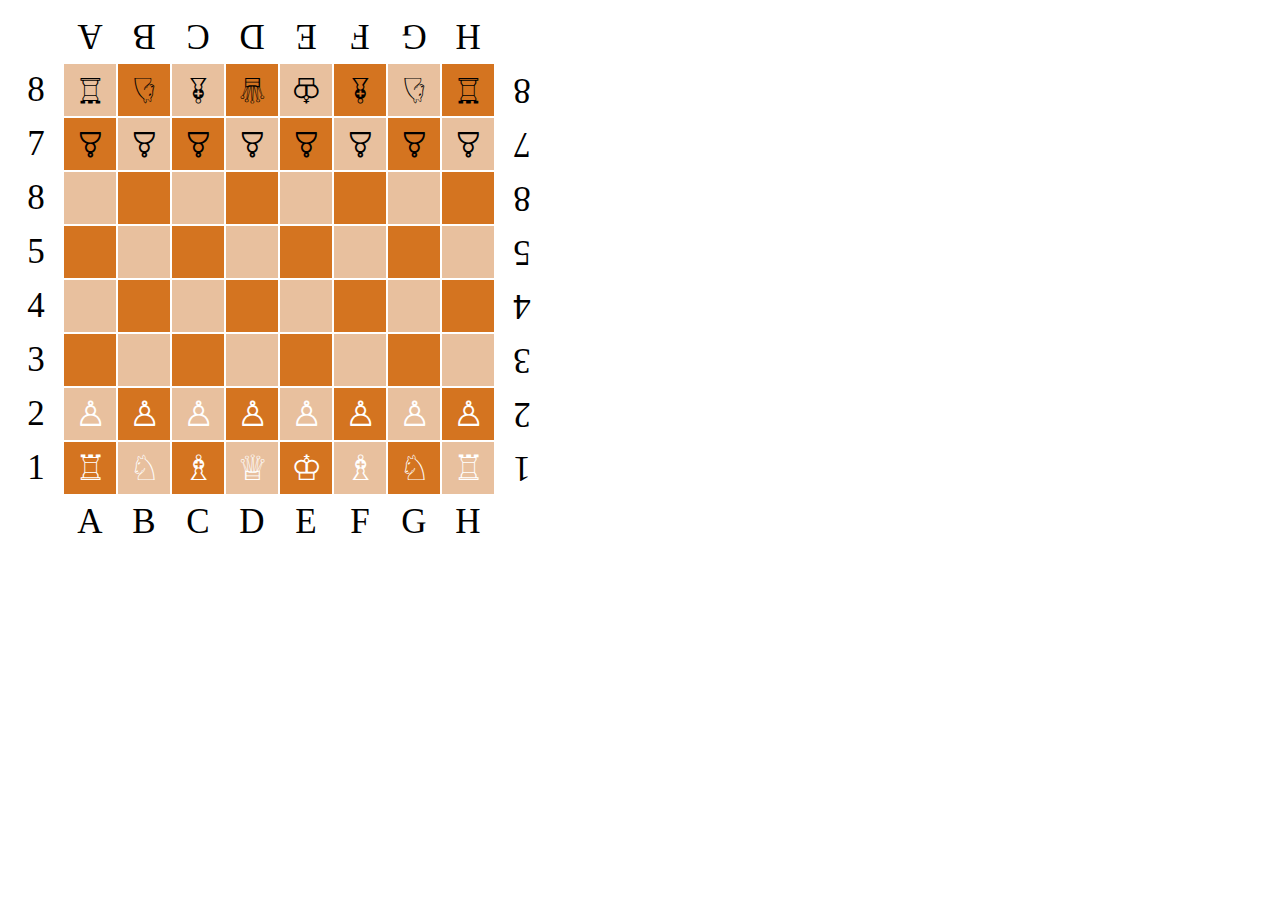
==== 5/index.html @ 6a3620bb "конечная версия" ====
<!DOCTYPE html>
<html lang="en">

<head>
    <meta charset="UTF-8">
    <meta name="viewport" content="width=device-width, initial-scale=1.0">
    <meta http-equiv="X-UA-Compatible" content="ie=edge">

    <title>Document</title>

</head>

<body>
    <script>
        function CreateTable() {

            var rowLetters = ['A', 'B', ' C', 'D', 'E', 'F', 'G', 'H'];
            var colNumbers = [8, 7, 8, 5, 4, 3, 2, 1];
            var figureW1 = ['', '♖', '♘', '♗', '♕', '♔', '♗', '♘', '♖', ''];
            var table = document.createElement("table"); // <table></table>




            for (var i = 1; i <= 10; i++) {
                var tr = document.createElement('tr');
                table.appendChild(tr);


                for (var j = 1, m = 0; j <= 10, m < 10; j++, m++) {
                    var td = document.createElement('td');
                    tr.appendChild(td);

                    td.width = "50";
                    td.height = '50';
                    td.style.fontSize = '35px';
                    td.align = 'center';
                    if (i == 2) {
                        td.innerHTML = figureW1[m];
                        td.style.transform = 'rotate(180deg)';
                    }
                    if (i == 3 && j != 1 && j != 10) {
                        td.innerHTML = '♙';
                        td.style.transform = 'rotate(180deg)';
                    }
                    if (i == 9) {
                        td.innerHTML = figureW1[m];
                        td.style.color = 'white';
                    }
                    if (i == 8 && j != 1 && j != 10) {
                        td.innerHTML = '♙';
                        td.style.color = 'white';
                    }
                    if (i == 1 && j >= 2 && j <= 9) {
                        td.innerHTML = rowLetters[m - 1];
                        td.style.transform = 'rotate(180deg)';
                    }
                    if (i == 10 && j >= 2 && j <= 9) {
                        td.innerHTML = rowLetters[m - 1];

                    }
                    if (j == 1 && i >= 2 && i <= 9) {
                        td.innerHTML = colNumbers[i - 2];
                        td.style.transform = 'rotate(0deg)';
                        td.style.color = 'black';

                    }
                    if (j == 10 && i >= 2 && i <= 9) {
                        td.innerHTML = colNumbers[i - 2];
                        td.style.transform = 'rotate(180deg)';
                        td.style.color = 'black';

                    }

                    if (i % 2 == 0 && i != 1 && i != 10 && j != 1 && j != 10) {
                        if (j % 2 == 0) {
                            td.style.backgroundColor = '#e8c09e';
                        } else {
                            td.style.backgroundColor = '#d47420';
                        }

                    } else if (i % 2 != 0 && i != 1 && i != 10 && j != 1 && j != 10) {
                        if (j % 2 == 0) {
                            td.style.backgroundColor = '#d47420';
                        } else {
                            td.style.backgroundColor = '#e8c09e';
                        }

                    }

                }
            }


            document.body.append(table);

        }
        window.onload = CreateTable;
    </script>


</body>

</html>
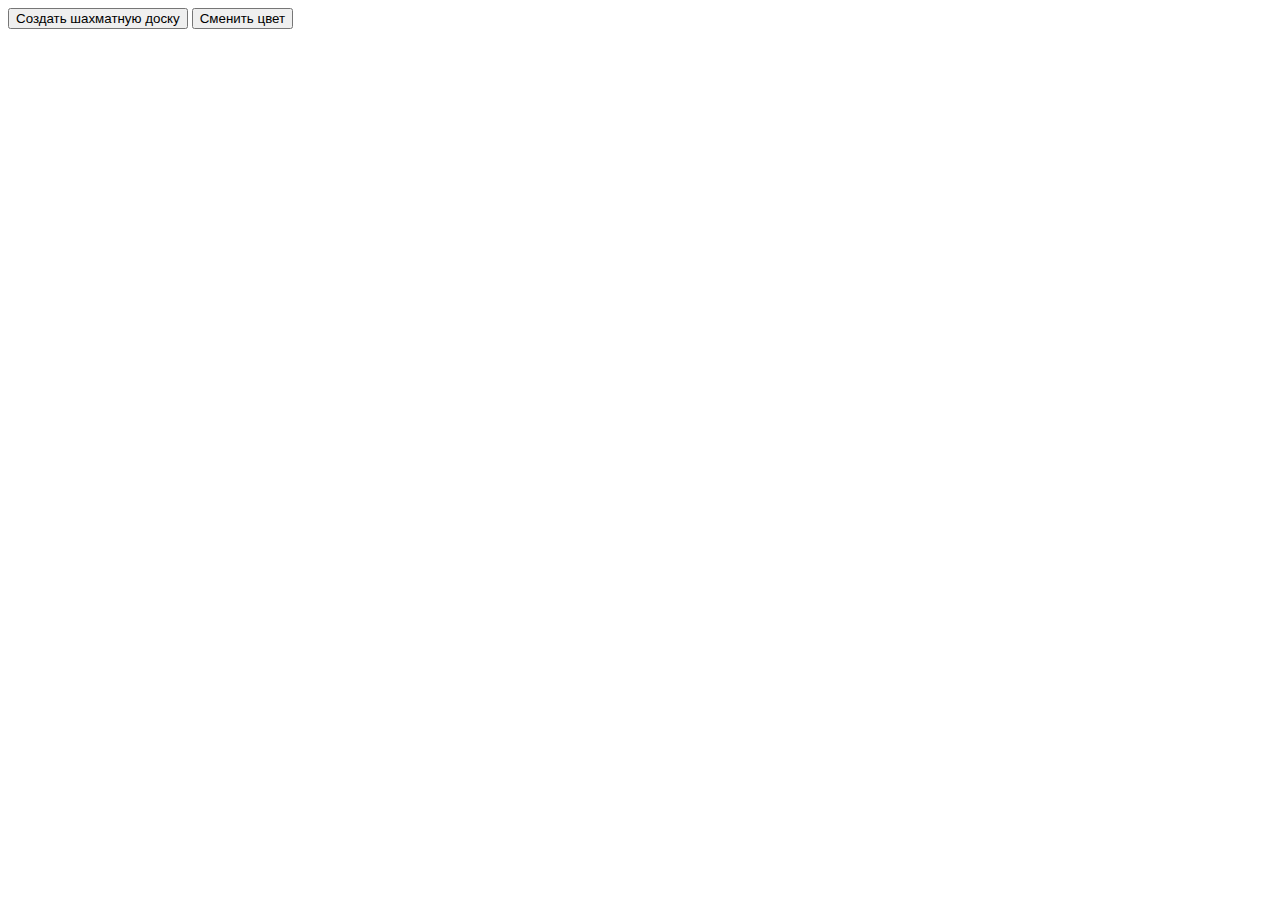
==== commit cb3006b2: "+кнопки вывоза доски и смена цвета" ====
--- a/5/index.html
+++ b/5/index.html
@@ -5,7 +5,9 @@
     <meta charset="UTF-8">
     <meta name="viewport" content="width=device-width, initial-scale=1.0">
     <meta http-equiv="X-UA-Compatible" content="ie=edge">
+    <style>
 
+    </style>
     <title>Document</title>
 
 </head>
@@ -75,15 +77,20 @@
                     if (i % 2 == 0 && i != 1 && i != 10 && j != 1 && j != 10) {
                         if (j % 2 == 0) {
                             td.style.backgroundColor = '#e8c09e';
+                            td.id = "change1";
+
                         } else {
                             td.style.backgroundColor = '#d47420';
+                            td.id = "change2";
                         }
 
                     } else if (i % 2 != 0 && i != 1 && i != 10 && j != 1 && j != 10) {
                         if (j % 2 == 0) {
                             td.style.backgroundColor = '#d47420';
+                            td.id = "change2";
                         } else {
                             td.style.backgroundColor = '#e8c09e';
+                            td.id = "change1";
                         }
 
                     }
@@ -94,10 +101,32 @@
 
             document.body.append(table);
 
+
         }
-        window.onload = CreateTable;
+
+        function ChangeColor() {
+            var change2 = document.querySelectorAll('#change2')
+            var change1 = document.querySelectorAll('#change1')
+            var r = Math.floor(Math.random() * (256));
+            var g = Math.floor(Math.random() * (256));
+            var b = Math.floor(Math.random() * (256));
+            var c = 'rgba(' + r + ',' + g + ',' + b;
+            console.log(c);
+            for (var i = 0; i < change2.length; i++) {
+                change2[i].style.backgroundColor = c + ',1)';
+            }
+            for (var i = 0; i < change1.length; i++) {
+
+
+                change1[i].style.backgroundColor = c + ',0.5)';
+                //change1[i].style.opacity = '0.5';
+            }
+
+        }
     </script>
 
+    <button onclick="CreateTable()"> Создать шахматную доску </button>
+    <button onclick="ChangeColor()"> Сменить цвет </button><br><br><br>
 
 </body>
 
